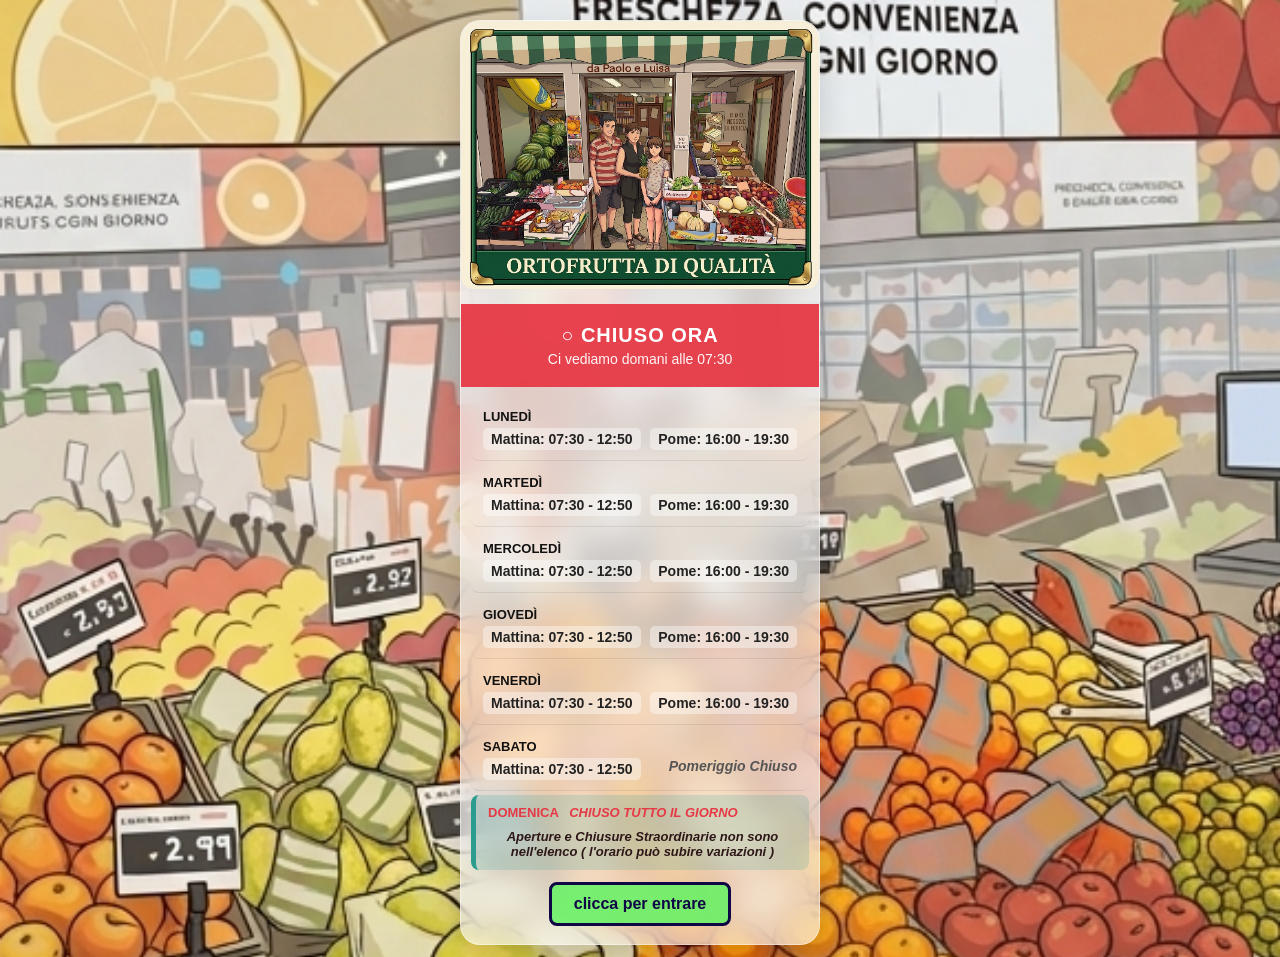
==== index.html @ 3dfacc00 "Add files via upload" ====
<!-- ATTENZIONE PAGINA PRIVATA - PROPRIETA' DI SFRISO PAOLO -->

<!DOCTYPE html>
<html lang="it">

<head>
    <meta charset="UTF-8">
    <meta name="viewport" content="width=device-width, initial-scale=1.0">
    <title>Orari di Apertura</title>

    <link rel="stylesheet" href="css/Style_Orario.css">

</head>

<body>
	
    <div class="orari-card">
	
		<div class= "logo">
			<img src="assets/immagini/logo_piccolo.png">
		</div>
	
        <div id="statusBanner" class="status-banner">
            <div id="statusText" class="status-text">Controllo orario...</div>
            <div id="countdownText" class="countdown-text">Attendere prego...</div>
        </div>

        <div class="timetable">

            <div class="day-block" id="day-1">
                <span class="day-name">Lunedì</span>
                <div class="hours-container">
                    <span class="hours-block">Mattina: 07:30 - 12:50</span>
                    <span class="hours-block">Pome: 16:00 - 19:30</span>
                </div>
            </div>

            <div class="day-block" id="day-2">
                <span class="day-name">Martedì</span>
                <div class="hours-container">
                    <span class="hours-block">Mattina: 07:30 - 12:50</span>
                    <span class="hours-block">Pome: 16:00 - 19:30</span>
                </div>
            </div>

            <div class="day-block" id="day-3">
                <span class="day-name">Mercoledì</span>
                <div class="hours-container">
                    <span class="hours-block">Mattina: 07:30 - 12:50</span>
                    <span class="hours-block">Pome: 16:00 - 19:30</span>
                </div>
            </div>

            <div class="day-block" id="day-4">
                <span class="day-name">Giovedì</span>
                <div class="hours-container">
                    <span class="hours-block">Mattina: 07:30 - 12:50</span>
                    <span class="hours-block">Pome: 16:00 - 19:30</span>
                </div>
            </div>

            <div class="day-block" id="day-5">
                <span class="day-name">Venerdì</span>
                <div class="hours-container">
                    <span class="hours-block">Mattina: 07:30 - 12:50</span>
                    <span class="hours-block">Pome: 16:00 - 19:30</span>
                </div>
            </div>

            <div class="day-block" id="day-6">
                <span class="day-name">Sabato</span>
                <div class="hours-container">
                    <span class="hours-block">Mattina: 07:30 - 12:50</span>
                    <span class="closed-text">Pomeriggio Chiuso</span>
                </div>
            </div>

            <div class="day-block" id="day-0" style="color: #e63946;">
                <span class="day-name" style="color: #e63946;">Domenica &nbsp;&nbsp;<i>CHIUSO TUTTO IL GIORNO</i></span>
                <!-- Modificato qui sotto per garantire una centratura perfetta e pulita -->
                <div style="text-align: center; width: 100%; padding-top: 5px;">
                    <span class="closed-text" style="color: #2e1719; font-weight: bold; font-size: 13px; display: inline-block;">
                        Aperture e Chiusure Straordinarie non sono<br>nell'elenco ( l'orario può subire variazioni )
                    </span>
                </div>
            </div>

        </div>
        <center>
            <button onclick="window.location.href='homePage.html'">clicca per entrare</button>
            <br><br>
        </center>


    </div>

    <script src="js/Js_Orario.js"></script>
</body>

</html>
---- css/Style_Orario.css ----
* {
    box-sizing: border-box;
    margin: 0;
    padding: 0;
    font-family: 'Segoe UI', Roboto, Helvetica, Arial, sans-serif;
}

body {
    background-image: url("../assets/immagini/foto_sfondo.png");
    background-size: cover;
    background-position: center center;
    background-repeat: no-repeat;
    background-attachment: fixed;

    display: flex;
    justify-content: center;
    align-items: center;
    min-height: 100vh;
    padding: 12px;
    /* Margine ridotto per dare più spazio su schermi piccoli */
}

button {
    background: rgba(99, 242, 99, 0.85);
    /* Leggermente più visibile rispetto allo sfondo */
    padding: 10px 22px;
    /* Più cicciotto e facile da premere col dito */
    color: #0f0646;
    font-weight: 700;
    font-family: 'Segoe UI', Roboto, sans-serif;
    /* Corretto: ora usa i font di sistema puliti */
    font-size: 16px;
    border: 3px solid #0f0646;
    border-radius: 8px;
    /* Angoli leggermente più arrotondati */
    cursor: pointer;
    /* Fa apparire la manina col dito */
    transition: transform 0.2s ease;
    /* Effetto movimento quando viene premuto */
}

button:active {
    transform: scale(0.95);
    /* Si schiaccia leggermente quando ci fai clic sopra */
}

.homeText {
    width: 100%;
    max-width: 360px;
    /* Più stretta per i cellulari */
    background: rgba(255, 255, 255, 0.5);
    backdrop-filter: blur(15px);
    -webkit-backdrop-filter: blur(15px);
    border-radius: 20px;
    box-shadow: 0 12px 30px rgba(0, 0, 0, 0.15);
    border: 1px solid rgba(255, 255, 255, 0.4);
    overflow: hidden;
}

.logo {
    width: 100%;
    max-width: 360px;
    /* Mantiene la stessa larghezza della card sotto */
    margin: 0 auto 15px auto;
    /* Centra il contenitore e dà un po' di spazio (15px) verso il basso */
    text-align: center;
    /* Sostituisce il vecchio tag <center> dell'HTML */
}

.logo img {
    max-width: 100% !important;
    /* Forza il telefono a non far uscire l'immagine dal box */
    height: auto !important;
    /* Forza le proporzioni corrette */
    display: block;
    margin: 0 auto;
    border-radius: 12px;
}

/* CARD AGGIUSTATA PER SCHERMI STRETTI */
.orari-card {
    width: 100%;
    max-width: 360px;
    /* Più stretta per i cellulari */
    background: rgba(255, 255, 255, 0.6);
    backdrop-filter: blur(15px);
    -webkit-backdrop-filter: blur(15px);
    border-radius: 20px;
    box-shadow: 0 12px 30px rgba(0, 0, 0, 0.15);
    border: 1px solid rgba(255, 255, 255, 0.4);
    overflow: hidden;
}

/* BANNER COMPATTO */
.status-banner {
    padding: 20px 15px;
    text-align: center;
    color: white;
    transition: background 0.4s ease;
}

.status-banner.aperto {
    background: rgba(42, 157, 143, 0.95);
}

.status-banner.chiuso {
    background: rgba(230, 57, 70, 0.95);
}

.status-text {
    font-size: 20px;
    /* Leggermente più piccolo per non tagliare il testo */
    font-weight: 800;
    text-transform: uppercase;
    letter-spacing: 1px;
}

.countdown-text {
    font-size: 14px;
    margin-top: 4px;
    opacity: 0.95;
    font-weight: 500;
}

/* NUOVA STRUTTURA VERTICALE PER I GIORNI */
.timetable {
    padding: 12px 10px;
}

.day-block {
    display: flex;
    flex-direction: column;
    /* FORZA IL TESTO AD ANDARE IN VERTICALE: giorno sopra, orari sotto */
    padding: 10px 12px;
    border-bottom: 1px solid rgba(0, 0, 0, 0.08);
    border-radius: 8px;
    margin-bottom: 4px;
}

.day-block:last-child {
    border-bottom: none;
    margin-bottom: 0;
}

.day-name {
    font-weight: 800;
    text-transform: uppercase;
    font-size: 13px;
    color: #111;
    margin-bottom: 4px;
    /* Spazio tra il giorno e l'orario */
}

.hours-container {
    display: flex;
    justify-content: space-between;
    /* Spinge mattina a sinistra e pomeriggio a destra */
    font-size: 14px;
    font-weight: 700;
    color: #222;
}

.hours-block {
    background: rgba(255, 255, 255, 0.4);
    /* Un piccolo sfondo per rendere l'orario più leggibile */
    padding: 3px 8px;
    border-radius: 5px;
}

.closed-text {
    color: #555;
    font-weight: 600;
    font-style: italic;
}

/* EVIDENZIAZIONE DI OGGI */
.day-block.today-highlight {
    background: rgba(42, 157, 143, 0.18);
    border-left: 5px solid #2a9d8f;
}

.day-block.today-highlight .day-name {
    color: #1b6b60;
}

/* ========================================== */
/* PAGINA DELLA STORIA              */
/* ========================================== */

/* Nuova card per la storia: flessibile su PC e perfetta su telefono */
.storia-card {
    width: 100%;
    max-width: 750px;
    /* Più ampia sul PC per leggere bene il testo lungo */
    background: rgba(255, 255, 255, 0.6);
    /* Mantiene la trasparenza coerente del tuo sito */
    backdrop-filter: blur(15px);
    -webkit-backdrop-filter: blur(15px);
    border-radius: 20px;
    box-shadow: 0 12px 30px rgba(0, 0, 0, 0.15);
    border: 1px solid rgba(255, 255, 255, 0.4);
    overflow: hidden;
    margin: 20px auto;
    /* Centra la card nella pagina */
}

/* Il contenitore che JavaScript userà per inserire il testo */
#testo-storia {
    padding: 25px 30px;
    /* Più spazio interno su PC */
    color: #222222;
    line-height: 1.7;
    /* Ottima interlinea per non affaticare la lettura */
}

/* Titolo Principale (La nostra storia) */
.titolo-storia {
    text-align: center;
    font-size: 28px;
    font-weight: 800;
    margin-top: 10px;
    margin-bottom: 6px;
    color: #111111;
    text-transform: uppercase;
    /* Lo rende in maiuscolo stile i tuoi banner */
    letter-spacing: 0.5px;
}

/* Sottotitolo (Due percorsi, un unico sguardo) */
.sottotitolo-storia {
    text-align: center;
    font-size: 18px;
    font-weight: 600;
    font-style: italic;
    margin-bottom: 35px;
    color: #444444;
}

/* I titoli dei paragrafi in BLU (Paolo, Luisa, Insieme) */
.titolo-paragrafo {
    color: #0f0646;
    /* Ho usato lo stesso blu scuro sceltissimo del tuo bottone! */
    font-size: 20px;
    font-weight: 800;
    margin-top: 35px;
    margin-bottom: 12px;
    border-bottom: 2px solid rgba(15, 6, 70, 0.1);
    /* Sottile linea decorativa sotto il titolo blu */
    padding-bottom: 4px;
}

/* Testo normale dei paragrafi */
.testo-normale {
    font-size: 16px;
    margin-bottom: 18px;
    text-align: justify;
    /* Testo allineato a destra e sinistra come nei libri */
}

/* La firma finale in grassetto */
.firma-storia {
    margin-top: 40px;
    font-size: 17px;
    text-align: right;
    /* Sposta la firma a destra in modo elegante */
    color: #111111;
}

/* Stilizziamo i bottoni del menu usando le tue preferenze grafiche */
.btn-menu {
    background: rgba(255, 255, 255, 0.6) !important;
    color: #0f0646 !important;
    border: 2px solid #0f0646 !important;
    padding: 8px 16px !important;
    font-size: 14px !important;
    border-radius: 6px !important;
    transition: all 0.2s ease;
    flex: 1;
    /* TRUCCO: Dice ai bottoni di spartirsi lo spazio in parti uguali! */
    text-align: center;
}

/* Evidenzia il bottone della pagina in cui ci si trova */
.btn-menu.active {
    background: rgba(99, 242, 99, 0.95) !important;
    font-weight: 800;
}

.btn-menu:hover {
    transform: translateY(-2px);
}

/* AGGIUSTAMENTO ADATTABILE (RESPONSIVE) PER IL CELLULARE */
@media (max-width: 768px) {
    #testo-storia {
        padding: 15px 18px;
    }

    .titolo-storia {
        font-size: 22px;
    }

    .titolo-paragrafo {
        font-size: 18px;
    }

    .testo-normale {
        text-align: left;
    }

    /* Riduciamo leggermente il carattere e lo spazio dei bottoni solo sui telefoni */
    .btn-menu {
        padding: 6px 8px !important;
        font-size: 13px !important;
    }

    .menu-container {
        gap: 6px;
        /* Avvicina leggermente i bottoni sul cellulare */
    }
}

/* ========================================== */
/* STRUTTURA BARRA DEI MENU (NAVBAR)          */
/* ========================================== */

/* Modifica al body quando visualizza le pagine con testo lungo (storia) per non farle volare al centro */
body {
    flex-direction: column !important;
    /* Dispone menu e card in verticale, uno sotto l'altro */
    justify-content: flex-start !important;
    /* Allinea tutto partendo dall'alto della pagina */
    padding-top: 20px;
}

.navbar-principale {
    width: 100%;
    max-width: 750px;
    /* Ha la stessa larghezza massima della card della storia */
    margin: 0 auto 10px auto;
    /* Centra la barra e dà spazio verso la card sotto */
    padding: 0 10px;
}

.menu-container {
    display: flex;
    gap: 10px;
    /* Spazio tra un bottone del menu e l'altro */
    justify-content: center;
    /* Centra i bottoni nella barra */
    background: rgba(255, 255, 255, 0.4);
    backdrop-filter: blur(10px);
    -webkit-backdrop-filter: blur(10px);
    padding: 8px;
    border-radius: 12px;
    border: 1px solid rgba(255, 255, 255, 0.3);
}

/* Stilizziamo i bottoni del menu usando le tue preferenze grafiche */
.btn-menu {
    background: rgba(255, 255, 255, 0.6) !important;
    color: #0f0646 !important;
    border: 2px solid #0f0646 !important;
    padding: 8px 16px !important;
    font-size: 14px !important;
    border-radius: 6px !important;
    transition: all 0.2s ease;
}

/* Evidenzia il bottone della pagina in cui ci si trova (es: Chi Siamo) */
.btn-menu.active {
    background: rgba(99, 242, 99, 0.95) !important;
    /* Sfrutta il tuo bellissimo verde acceso */
    font-weight: 800;
}

.btn-menu:hover {
    transform: translateY(-2px);
    /* Un piccolo effetto di sollevamento quando ci passi sopra col mouse */
}

/* ========================================== */
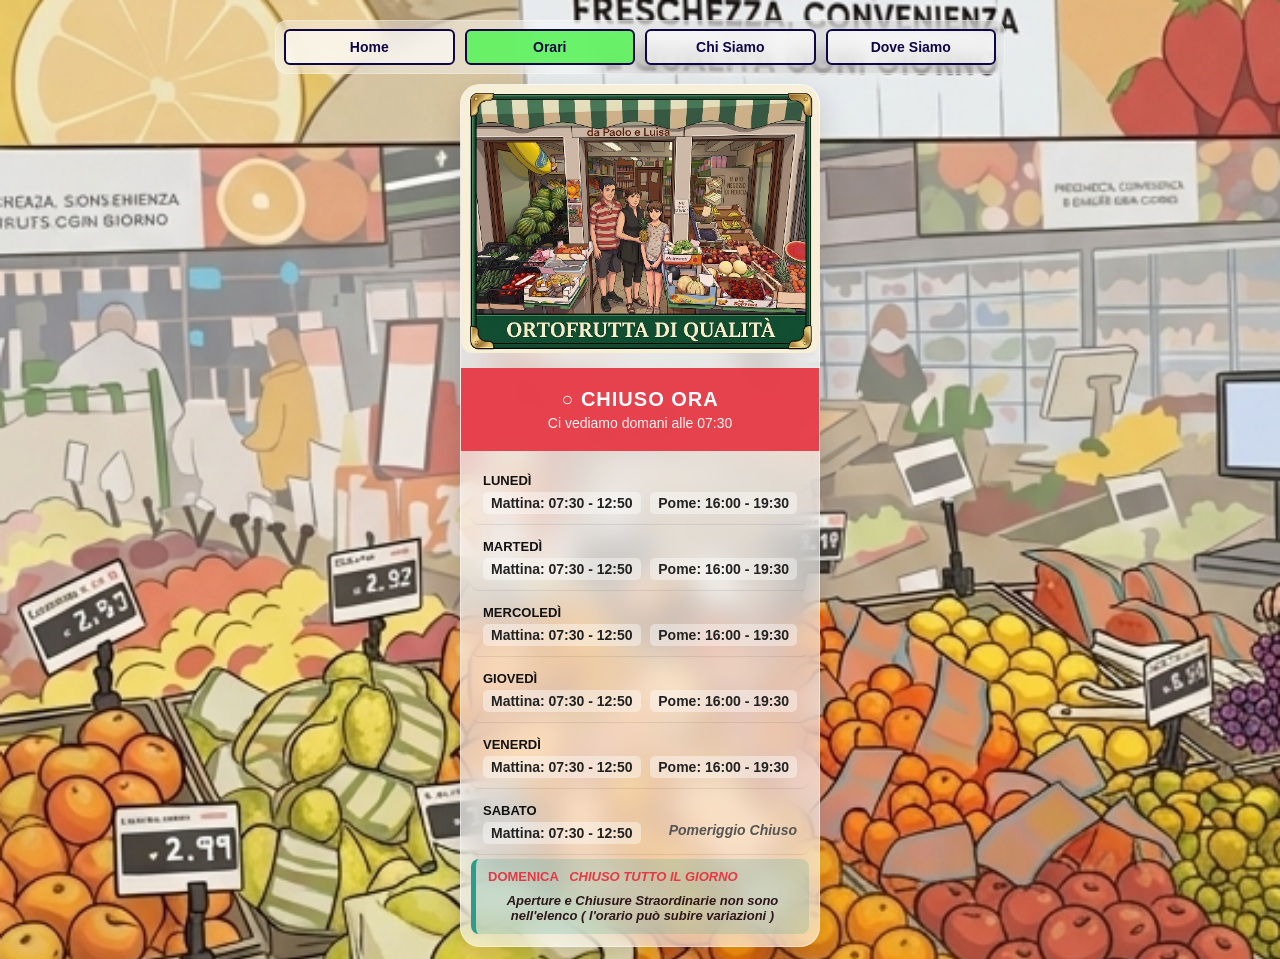
==== commit cc99b363: "Add files via upload" ====
--- a/index.html
+++ b/index.html
@@ -13,13 +13,22 @@
 </head>
 
 <body>
-	
+
+    <nav class="navbar-principale">
+        <div class="menu-container">
+            <button class="btn-menu" onclick="window.location.href='homePage.html'">Home</button>
+            <button class="btn-menu active" onclick="window.location.href='index.html'">Orari</button>
+            <button class="btn-menu" onclick="window.location.href='storia.html'">Chi Siamo</button>
+            <button class="btn-menu" onclick="window.location.href='doveSiamo.html'">Dove Siamo</button>
+        </div>
+    </nav>
+
     <div class="orari-card">
-	
-		<div class= "logo">
-			<img src="assets/immagini/logo_piccolo.png">
-		</div>
-	
+
+        <div class="logo">
+            <img src="assets/immagini/logo_piccolo.png">
+        </div>
+
         <div id="statusBanner" class="status-banner">
             <div id="statusText" class="status-text">Controllo orario...</div>
             <div id="countdownText" class="countdown-text">Attendere prego...</div>
@@ -79,18 +88,14 @@
                 <span class="day-name" style="color: #e63946;">Domenica &nbsp;&nbsp;<i>CHIUSO TUTTO IL GIORNO</i></span>
                 <!-- Modificato qui sotto per garantire una centratura perfetta e pulita -->
                 <div style="text-align: center; width: 100%; padding-top: 5px;">
-                    <span class="closed-text" style="color: #2e1719; font-weight: bold; font-size: 13px; display: inline-block;">
+                    <span class="closed-text"
+                        style="color: #2e1719; font-weight: bold; font-size: 13px; display: inline-block;">
                         Aperture e Chiusure Straordinarie non sono<br>nell'elenco ( l'orario può subire variazioni )
                     </span>
                 </div>
             </div>
 
         </div>
-        <center>
-            <button onclick="window.location.href='homePage.html'">clicca per entrare</button>
-            <br><br>
-        </center>
-
 
     </div>
 
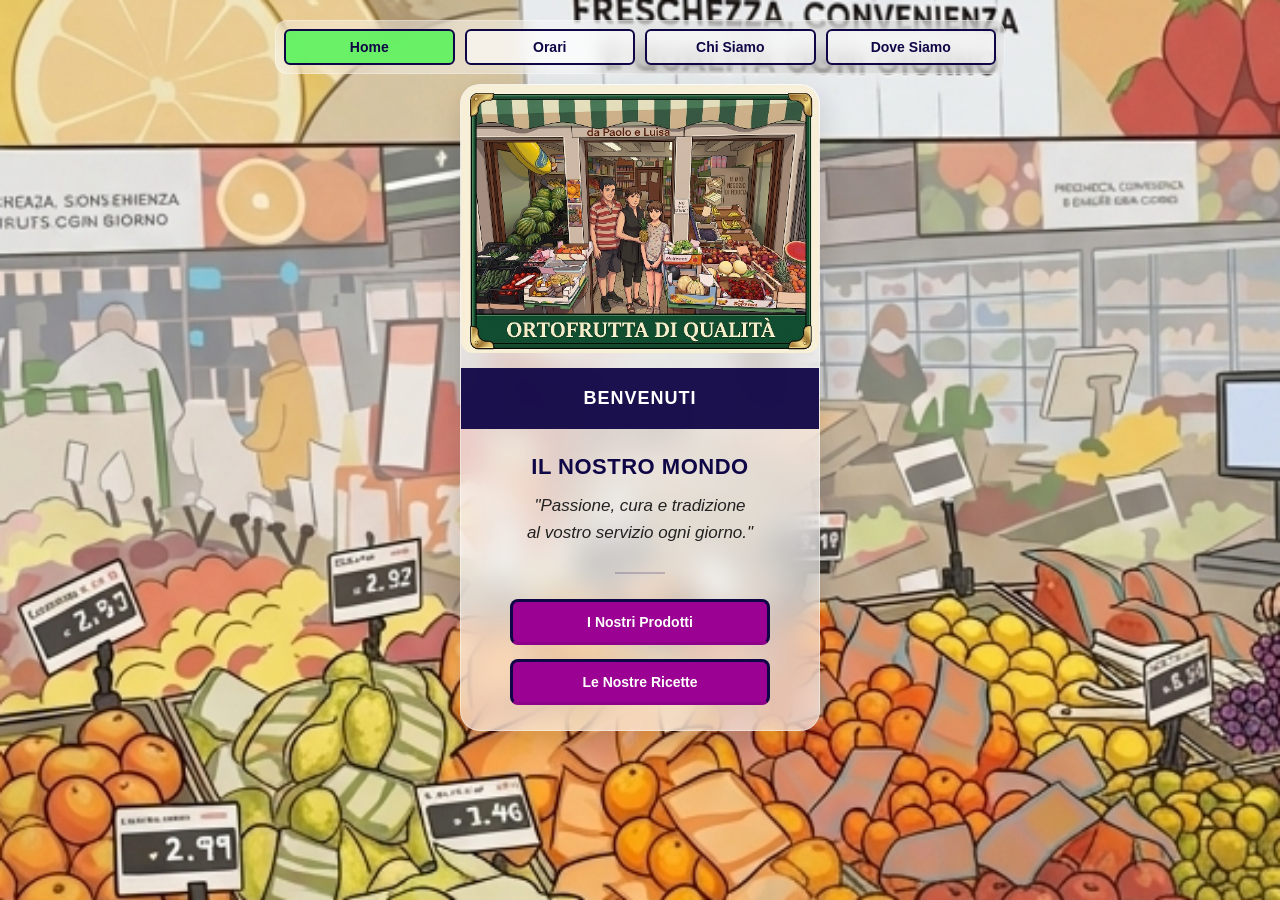
==== commit 30fe1974: "Add files via upload" ====
--- a/index.html
+++ b/index.html
@@ -6,7 +6,7 @@
 <head>
     <meta charset="UTF-8">
     <meta name="viewport" content="width=device-width, initial-scale=1.0">
-    <title>Orari di Apertura</title>
+    <title>Home Page</title>
 
     <link rel="stylesheet" href="css/Style_Orario.css">
 
@@ -16,8 +16,8 @@
 
     <nav class="navbar-principale">
         <div class="menu-container">
-            <button class="btn-menu" onclick="window.location.href='homePage.html'">Home</button>
-            <button class="btn-menu active" onclick="window.location.href='index.html'">Orari</button>
+            <button class="btn-menu active" onclick="window.location.href='index.html'">Home</button>
+            <button class="btn-menu" onclick="window.location.href='orari.html'">Orari</button>
             <button class="btn-menu" onclick="window.location.href='storia.html'">Chi Siamo</button>
             <button class="btn-menu" onclick="window.location.href='doveSiamo.html'">Dove Siamo</button>
         </div>
@@ -29,77 +29,41 @@
             <img src="assets/immagini/logo_piccolo.png">
         </div>
 
-        <div id="statusBanner" class="status-banner">
-            <div id="statusText" class="status-text">Controllo orario...</div>
-            <div id="countdownText" class="countdown-text">Attendere prego...</div>
+        <div class="status-banner" style="background: rgba(15, 6, 70, 0.95) !important;">
+            <div class="status-text" style="font-size: 18px;">BENVENUTI</div>
         </div>
 
-        <div class="timetable">
+        <div class="timetable" style="padding: 25px 20px; text-align: center;">
 
-            <div class="day-block" id="day-1">
-                <span class="day-name">Lunedì</span>
-                <div class="hours-container">
-                    <span class="hours-block">Mattina: 07:30 - 12:50</span>
-                    <span class="hours-block">Pome: 16:00 - 19:30</span>
-                </div>
+            <h1
+                style="color: #0f0646; font-size: 22px; font-weight: 800; text-transform: uppercase; letter-spacing: 0.5px; margin-bottom: 12px;">
+                Il Nostro Mondo
+            </h1>
+
+            <p style="font-style: italic; color: #232222; font-size: 17px; line-height: 1.6; margin-bottom: 25px;">
+                "Passione, cura e tradizione<br>
+                al vostro servizio ogni giorno."
+            </p>
+
+            <div style="width: 50px; height: 2px; background-color: #0f0646; margin: 0 auto 25px auto; opacity: 0.2;">
             </div>
 
-            <div class="day-block" id="day-2">
-                <span class="day-name">Martedì</span>
-                <div class="hours-container">
-                    <span class="hours-block">Mattina: 07:30 - 12:50</span>
-                    <span class="hours-block">Pome: 16:00 - 19:30</span>
-                </div>
-            </div>
+            <div style="display: flex; flex-direction: column; gap: 14px; max-width: 260px; margin: 0 auto;">
 
-            <div class="day-block" id="day-3">
-                <span class="day-name">Mercoledì</span>
-                <div class="hours-container">
-                    <span class="hours-block">Mattina: 07:30 - 12:50</span>
-                    <span class="hours-block">Pome: 16:00 - 19:30</span>
-                </div>
-            </div>
+                <button class="btn-home-esclusivo" onclick="window.location.href='prodotti.html'">
+                    I Nostri Prodotti
+                </button>
 
-            <div class="day-block" id="day-4">
-                <span class="day-name">Giovedì</span>
-                <div class="hours-container">
-                    <span class="hours-block">Mattina: 07:30 - 12:50</span>
-                    <span class="hours-block">Pome: 16:00 - 19:30</span>
-                </div>
-            </div>
+                <button class="btn-home-esclusivo" onclick="window.location.href='ricette.html'">
+                    Le Nostre Ricette
+                </button>
 
-            <div class="day-block" id="day-5">
-                <span class="day-name">Venerdì</span>
-                <div class="hours-container">
-                    <span class="hours-block">Mattina: 07:30 - 12:50</span>
-                    <span class="hours-block">Pome: 16:00 - 19:30</span>
-                </div>
-            </div>
-
-            <div class="day-block" id="day-6">
-                <span class="day-name">Sabato</span>
-                <div class="hours-container">
-                    <span class="hours-block">Mattina: 07:30 - 12:50</span>
-                    <span class="closed-text">Pomeriggio Chiuso</span>
-                </div>
-            </div>
-
-            <div class="day-block" id="day-0" style="color: #e63946;">
-                <span class="day-name" style="color: #e63946;">Domenica &nbsp;&nbsp;<i>CHIUSO TUTTO IL GIORNO</i></span>
-                <!-- Modificato qui sotto per garantire una centratura perfetta e pulita -->
-                <div style="text-align: center; width: 100%; padding-top: 5px;">
-                    <span class="closed-text"
-                        style="color: #2e1719; font-weight: bold; font-size: 13px; display: inline-block;">
-                        Aperture e Chiusure Straordinarie non sono<br>nell'elenco ( l'orario può subire variazioni )
-                    </span>
-                </div>
             </div>
 
         </div>
 
     </div>
 
-    <script src="js/Js_Orario.js"></script>
 </body>
 
 </html>
--- a/css/Style_Orario.css
+++ b/css/Style_Orario.css
@@ -1,3 +1,4 @@
+/* ATTENZIONE PRORIETA' PRIVATA SFRISO PAOLO */
 * {
     box-sizing: border-box;
     margin: 0;
@@ -13,260 +14,51 @@
     background-attachment: fixed;
 
     display: flex;
-    justify-content: center;
-    align-items: center;
+    flex-direction: column !important;
+    justify-content: flex-start !important;
+    align-items: center !important;
     min-height: 100vh;
     padding: 12px;
-    /* Margine ridotto per dare più spazio su schermi piccoli */
+    padding-top: 20px;
 }
 
 button {
     background: rgba(99, 242, 99, 0.85);
-    /* Leggermente più visibile rispetto allo sfondo */
     padding: 10px 22px;
-    /* Più cicciotto e facile da premere col dito */
     color: #0f0646;
     font-weight: 700;
     font-family: 'Segoe UI', Roboto, sans-serif;
-    /* Corretto: ora usa i font di sistema puliti */
     font-size: 16px;
     border: 3px solid #0f0646;
     border-radius: 8px;
-    /* Angoli leggermente più arrotondati */
     cursor: pointer;
-    /* Fa apparire la manina col dito */
     transition: transform 0.2s ease;
-    /* Effetto movimento quando viene premuto */
 }
 
 button:active {
     transform: scale(0.95);
-    /* Si schiaccia leggermente quando ci fai clic sopra */
-}
-
-.homeText {
-    width: 100%;
-    max-width: 360px;
-    /* Più stretta per i cellulari */
-    background: rgba(255, 255, 255, 0.5);
-    backdrop-filter: blur(15px);
-    -webkit-backdrop-filter: blur(15px);
-    border-radius: 20px;
-    box-shadow: 0 12px 30px rgba(0, 0, 0, 0.15);
-    border: 1px solid rgba(255, 255, 255, 0.4);
-    overflow: hidden;
-}
-
-.logo {
-    width: 100%;
-    max-width: 360px;
-    /* Mantiene la stessa larghezza della card sotto */
-    margin: 0 auto 15px auto;
-    /* Centra il contenitore e dà un po' di spazio (15px) verso il basso */
-    text-align: center;
-    /* Sostituisce il vecchio tag <center> dell'HTML */
-}
-
-.logo img {
-    max-width: 100% !important;
-    /* Forza il telefono a non far uscire l'immagine dal box */
-    height: auto !important;
-    /* Forza le proporzioni corrette */
-    display: block;
-    margin: 0 auto;
+}
+
+/* NAVBAR STRUTTURA */
+.navbar-principale {
+    width: 100%;
+    max-width: 750px;
+    margin: 0 auto 10px auto;
+    padding: 0 10px;
+}
+
+.menu-container {
+    display: flex;
+    gap: 10px;
+    justify-content: center;
+    background: rgba(255, 255, 255, 0.4);
+    backdrop-filter: blur(10px);
+    -webkit-backdrop-filter: blur(10px);
+    padding: 8px;
     border-radius: 12px;
-}
-
-/* CARD AGGIUSTATA PER SCHERMI STRETTI */
-.orari-card {
-    width: 100%;
-    max-width: 360px;
-    /* Più stretta per i cellulari */
-    background: rgba(255, 255, 255, 0.6);
-    backdrop-filter: blur(15px);
-    -webkit-backdrop-filter: blur(15px);
-    border-radius: 20px;
-    box-shadow: 0 12px 30px rgba(0, 0, 0, 0.15);
-    border: 1px solid rgba(255, 255, 255, 0.4);
-    overflow: hidden;
-}
-
-/* BANNER COMPATTO */
-.status-banner {
-    padding: 20px 15px;
-    text-align: center;
-    color: white;
-    transition: background 0.4s ease;
-}
-
-.status-banner.aperto {
-    background: rgba(42, 157, 143, 0.95);
-}
-
-.status-banner.chiuso {
-    background: rgba(230, 57, 70, 0.95);
-}
-
-.status-text {
-    font-size: 20px;
-    /* Leggermente più piccolo per non tagliare il testo */
-    font-weight: 800;
-    text-transform: uppercase;
-    letter-spacing: 1px;
-}
-
-.countdown-text {
-    font-size: 14px;
-    margin-top: 4px;
-    opacity: 0.95;
-    font-weight: 500;
-}
-
-/* NUOVA STRUTTURA VERTICALE PER I GIORNI */
-.timetable {
-    padding: 12px 10px;
-}
-
-.day-block {
-    display: flex;
-    flex-direction: column;
-    /* FORZA IL TESTO AD ANDARE IN VERTICALE: giorno sopra, orari sotto */
-    padding: 10px 12px;
-    border-bottom: 1px solid rgba(0, 0, 0, 0.08);
-    border-radius: 8px;
-    margin-bottom: 4px;
-}
-
-.day-block:last-child {
-    border-bottom: none;
-    margin-bottom: 0;
-}
-
-.day-name {
-    font-weight: 800;
-    text-transform: uppercase;
-    font-size: 13px;
-    color: #111;
-    margin-bottom: 4px;
-    /* Spazio tra il giorno e l'orario */
-}
-
-.hours-container {
-    display: flex;
-    justify-content: space-between;
-    /* Spinge mattina a sinistra e pomeriggio a destra */
-    font-size: 14px;
-    font-weight: 700;
-    color: #222;
-}
-
-.hours-block {
-    background: rgba(255, 255, 255, 0.4);
-    /* Un piccolo sfondo per rendere l'orario più leggibile */
-    padding: 3px 8px;
-    border-radius: 5px;
-}
-
-.closed-text {
-    color: #555;
-    font-weight: 600;
-    font-style: italic;
-}
-
-/* EVIDENZIAZIONE DI OGGI */
-.day-block.today-highlight {
-    background: rgba(42, 157, 143, 0.18);
-    border-left: 5px solid #2a9d8f;
-}
-
-.day-block.today-highlight .day-name {
-    color: #1b6b60;
-}
-
-/* ========================================== */
-/* PAGINA DELLA STORIA              */
-/* ========================================== */
-
-/* Nuova card per la storia: flessibile su PC e perfetta su telefono */
-.storia-card {
-    width: 100%;
-    max-width: 750px;
-    /* Più ampia sul PC per leggere bene il testo lungo */
-    background: rgba(255, 255, 255, 0.6);
-    /* Mantiene la trasparenza coerente del tuo sito */
-    backdrop-filter: blur(15px);
-    -webkit-backdrop-filter: blur(15px);
-    border-radius: 20px;
-    box-shadow: 0 12px 30px rgba(0, 0, 0, 0.15);
-    border: 1px solid rgba(255, 255, 255, 0.4);
-    overflow: hidden;
-    margin: 20px auto;
-    /* Centra la card nella pagina */
-}
-
-/* Il contenitore che JavaScript userà per inserire il testo */
-#testo-storia {
-    padding: 25px 30px;
-    /* Più spazio interno su PC */
-    color: #222222;
-    line-height: 1.7;
-    /* Ottima interlinea per non affaticare la lettura */
-}
-
-/* Titolo Principale (La nostra storia) */
-.titolo-storia {
-    text-align: center;
-    font-size: 28px;
-    font-weight: 800;
-    margin-top: 10px;
-    margin-bottom: 6px;
-    color: #111111;
-    text-transform: uppercase;
-    /* Lo rende in maiuscolo stile i tuoi banner */
-    letter-spacing: 0.5px;
-}
-
-/* Sottotitolo (Due percorsi, un unico sguardo) */
-.sottotitolo-storia {
-    text-align: center;
-    font-size: 18px;
-    font-weight: 600;
-    font-style: italic;
-    margin-bottom: 35px;
-    color: #444444;
-}
-
-/* I titoli dei paragrafi in BLU (Paolo, Luisa, Insieme) */
-.titolo-paragrafo {
-    color: #0f0646;
-    /* Ho usato lo stesso blu scuro sceltissimo del tuo bottone! */
-    font-size: 20px;
-    font-weight: 800;
-    margin-top: 35px;
-    margin-bottom: 12px;
-    border-bottom: 2px solid rgba(15, 6, 70, 0.1);
-    /* Sottile linea decorativa sotto il titolo blu */
-    padding-bottom: 4px;
-}
-
-/* Testo normale dei paragrafi */
-.testo-normale {
-    font-size: 16px;
-    margin-bottom: 18px;
-    text-align: justify;
-    /* Testo allineato a destra e sinistra come nei libri */
-}
-
-/* La firma finale in grassetto */
-.firma-storia {
-    margin-top: 40px;
-    font-size: 17px;
-    text-align: right;
-    /* Sposta la firma a destra in modo elegante */
-    color: #111111;
-}
-
-/* Stilizziamo i bottoni del menu usando le tue preferenze grafiche */
+    border: 1px solid rgba(255, 255, 255, 0.3);
+}
+
 .btn-menu {
     background: rgba(255, 255, 255, 0.6) !important;
     color: #0f0646 !important;
@@ -276,11 +68,9 @@
     border-radius: 6px !important;
     transition: all 0.2s ease;
     flex: 1;
-    /* TRUCCO: Dice ai bottoni di spartirsi lo spazio in parti uguali! */
-    text-align: center;
-}
-
-/* Evidenzia il bottone della pagina in cui ci si trova */
+    text-align: center;
+}
+
 .btn-menu.active {
     background: rgba(99, 242, 99, 0.95) !important;
     font-weight: 800;
@@ -290,8 +80,213 @@
     transform: translateY(-2px);
 }
 
-/* AGGIUSTAMENTO ADATTABILE (RESPONSIVE) PER IL CELLULARE */
+/* LOGO */
+.logo {
+    width: 100%;
+    max-width: 360px;
+    margin: 0 auto 15px auto;
+    text-align: center;
+}
+
+.logo img {
+    max-width: 100% !important;
+    height: auto !important;
+    display: block;
+    margin: 0 auto;
+    border-radius: 12px;
+}
+
+/* PAGINA HOME TEXT */
+.homeText {
+    width: 100%;
+    max-width: 360px;
+    background: rgba(255, 255, 255, 0.5);
+    backdrop-filter: blur(15px);
+    -webkit-backdrop-filter: blur(15px);
+    border-radius: 20px;
+    box-shadow: 0 12px 30px rgba(0, 0, 0, 0.15);
+    border: 1px solid rgba(255, 255, 255, 0.4);
+    overflow: hidden;
+}
+
+/* PAGINA ORARI CARD */
+.orari-card {
+    width: 100%;
+    max-width: 360px;
+    background: rgba(255, 255, 255, 0.6);
+    backdrop-filter: blur(15px);
+    -webkit-backdrop-filter: blur(15px);
+    border-radius: 20px;
+    box-shadow: 0 12px 30px rgba(0, 0, 0, 0.15);
+    border: 1px solid rgba(255, 255, 255, 0.4);
+    overflow: hidden;
+}
+
+.status-banner {
+    padding: 20px 15px;
+    text-align: center;
+    color: white;
+    transition: background 0.4s ease;
+}
+
+.status-banner.aperto {
+    background: rgba(42, 157, 143, 0.95);
+}
+
+.status-banner.chiuso {
+    background: rgba(230, 57, 70, 0.95);
+}
+
+.status-text {
+    font-size: 20px;
+    font-weight: 800;
+    text-transform: uppercase;
+    letter-spacing: 1px;
+}
+
+.countdown-text {
+    font-size: 14px;
+    margin-top: 4px;
+    opacity: 0.95;
+    font-weight: 500;
+}
+
+.timetable {
+    padding: 12px 10px;
+}
+
+.day-block {
+    display: flex;
+    flex-direction: column;
+    padding: 10px 12px;
+    border-bottom: 1px solid rgba(0, 0, 0, 0.08);
+    border-radius: 8px;
+    margin-bottom: 4px;
+}
+
+.day-block:last-child {
+    border-bottom: none;
+    margin-bottom: 0;
+}
+
+.day-name {
+    font-weight: 800;
+    text-transform: uppercase;
+    font-size: 13px;
+    color: #111;
+    margin-bottom: 4px;
+}
+
+.hours-container {
+    display: flex;
+    justify-content: space-between;
+    font-size: 14px;
+    font-weight: 700;
+    color: #222;
+}
+
+.hours-block {
+    background: rgba(255, 255, 255, 0.4);
+    padding: 3px 8px;
+    border-radius: 5px;
+}
+
+.closed-text {
+    color: #555;
+    font-weight: 600;
+    font-style: italic;
+}
+
+.day-block.today-highlight {
+    background: rgba(42, 157, 143, 0.18);
+    border-left: 5px solid #2a9d8f;
+}
+
+.day-block.today-highlight .day-name {
+    color: #1b6b60;
+}
+
+/* PAGINA DELLA STORIA */
+.storia-card {
+    width: 100%;
+    max-width: 750px;
+    background: rgba(255, 255, 255, 0.6);
+    backdrop-filter: blur(15px);
+    -webkit-backdrop-filter: blur(15px);
+    border-radius: 20px;
+    box-shadow: 0 12px 30px rgba(0, 0, 0, 0.15);
+    border: 1px solid rgba(255, 255, 255, 0.4);
+    overflow: hidden;
+    margin: 20px auto;
+}
+
+#testo-storia {
+    padding: 25px 30px;
+    color: #222222;
+    line-height: 1.7;
+}
+
+.titolo-storia {
+    text-align: center;
+    font-size: 28px;
+    font-weight: 800;
+    margin-top: 10px;
+    margin-bottom: 6px;
+    color: #111111;
+    text-transform: uppercase;
+    letter-spacing: 0.5px;
+}
+
+.sottotitolo-storia {
+    text-align: center;
+    font-size: 18px;
+    font-weight: 600;
+    font-style: italic;
+    margin-bottom: 35px;
+    color: #444444;
+}
+
+.titolo-paragrafo {
+    color: #0f0646;
+    font-size: 20px;
+    font-weight: 800;
+    margin-top: 35px;
+    margin-bottom: 12px;
+    border-bottom: 2px solid rgba(15, 6, 70, 0.1);
+    padding-bottom: 4px;
+}
+
+.testo-normale {
+    font-size: 16px;
+    margin-bottom: 18px;
+    text-align: justify;
+}
+
+.firma-storia {
+    margin-top: 40px;
+    font-size: 17px;
+    text-align: right;
+    color: #111111;
+}
+
+/* ======================================================== */
+/* REGOLE CELLULARE (DEVONO STARE RIGOROSAMENTE IN FONDO)  */
+/* ======================================================== */
 @media (max-width: 768px) {
+    body {
+        display: block !important;
+        min-height: auto !important;
+        padding: 20px 10px !important;
+    }
+
+    .navbar-principale {
+        margin: 0 auto 20px auto !important;
+    }
+
+    .orari-card {
+        margin: 0 auto !important;
+    }
+
     #testo-storia {
         padding: 15px 18px;
     }
@@ -308,7 +303,6 @@
         text-align: left;
     }
 
-    /* Riduciamo leggermente il carattere e lo spazio dei bottoni solo sui telefoni */
     .btn-menu {
         padding: 6px 8px !important;
         font-size: 13px !important;
@@ -316,67 +310,69 @@
 
     .menu-container {
         gap: 6px;
-        /* Avvicina leggermente i bottoni sul cellulare */
     }
 }
 
 /* ========================================== */
-/* STRUTTURA BARRA DEI MENU (NAVBAR)          */
+/*  STILI AGGIUNTIVI PER HOME E LISTA RICETTE */
 /* ========================================== */
 
-/* Modifica al body quando visualizza le pagine con testo lungo (storia) per non farle volare al centro */
-body {
-    flex-direction: column !important;
-    /* Dispone menu e card in verticale, uno sotto l'altro */
-    justify-content: flex-start !important;
-    /* Allinea tutto partendo dall'alto della pagina */
-    padding-top: 20px;
-}
-
-.navbar-principale {
-    width: 100%;
-    max-width: 750px;
-    /* Ha la stessa larghezza massima della card della storia */
-    margin: 0 auto 10px auto;
-    /* Centra la barra e dà spazio verso la card sotto */
-    padding: 0 10px;
-}
-
-.menu-container {
-    display: flex;
-    gap: 10px;
-    /* Spazio tra un bottone del menu e l'altro */
-    justify-content: center;
-    /* Centra i bottoni nella barra */
-    background: rgba(255, 255, 255, 0.4);
-    backdrop-filter: blur(10px);
-    -webkit-backdrop-filter: blur(10px);
-    padding: 8px;
-    border-radius: 12px;
-    border: 1px solid rgba(255, 255, 255, 0.3);
-}
-
-/* Stilizziamo i bottoni del menu usando le tue preferenze grafiche */
-.btn-menu {
-    background: rgba(255, 255, 255, 0.6) !important;
-    color: #0f0646 !important;
-    border: 2px solid #0f0646 !important;
-    padding: 8px 16px !important;
+/* I due pulsanti blu esclusivi della Home Page */
+.btn-home-esclusivo {
+    width: 100%;
+    background: #9b0293 !important;
+    color: white !important;
+    border-bottom: 3px solid rgba(10, 4, 54, 0.1);
+    /*border: none !important;*/
+    padding: 12px !important;
     font-size: 14px !important;
-    border-radius: 6px !important;
-    transition: all 0.2s ease;
-}
-
-/* Evidenzia il bottone della pagina in cui ci si trova (es: Chi Siamo) */
-.btn-menu.active {
-    background: rgba(99, 242, 99, 0.95) !important;
-    /* Sfrutta il tuo bellissimo verde acceso */
-    font-weight: 800;
-}
-
-.btn-menu:hover {
-    transform: translateY(-2px);
-    /* Un piccolo effetto di sollevamento quando ci passi sopra col mouse */
-}
-
-/* ========================================== */+    border-radius: 8px !important;
+    transition: transform 0.2s ease, background-color 0.2s ease !important;
+}
+
+.btn-home-esclusivo:hover {
+    transform: translateY(-2px) !important;
+    background: #e407ca !important;
+    /* Si schiarisce leggermente al passaggio del mouse */
+}
+
+/* Gli elementi della lista nella pagina Ricette */
+.ricetta-item {
+    display: flex;
+    flex-direction: column;
+    padding: 14px 12px;
+    border-bottom: 1px solid rgba(0, 0, 0, 0.08);
+    border-radius: 8px;
+    margin-bottom: 8px;
+    text-align: left;
+    cursor: pointer;
+    transition: background-color 0.2s ease, transform 0.2s ease;
+    text-decoration: none;
+    /* Rimuove la sottolineatura dei link */
+}
+
+.ricetta-item:last-child {
+    border-bottom: none;
+    margin-bottom: 0;
+}
+
+.ricetta-item:hover {
+    background: rgba(15, 6, 70, 0.05);
+    transform: translateX(3px);
+    /* Piccola spinta a destra */
+}
+
+.ricetta-titolo {
+    font-weight: 800;
+    text-transform: uppercase;
+    font-size: 14px;
+    color: #0f0646;
+    margin-bottom: 4px;
+}
+
+.ricetta-descrizione {
+    font-size: 13px;
+    color: #555555;
+    font-style: italic;
+    line-height: 1.4;
+}
